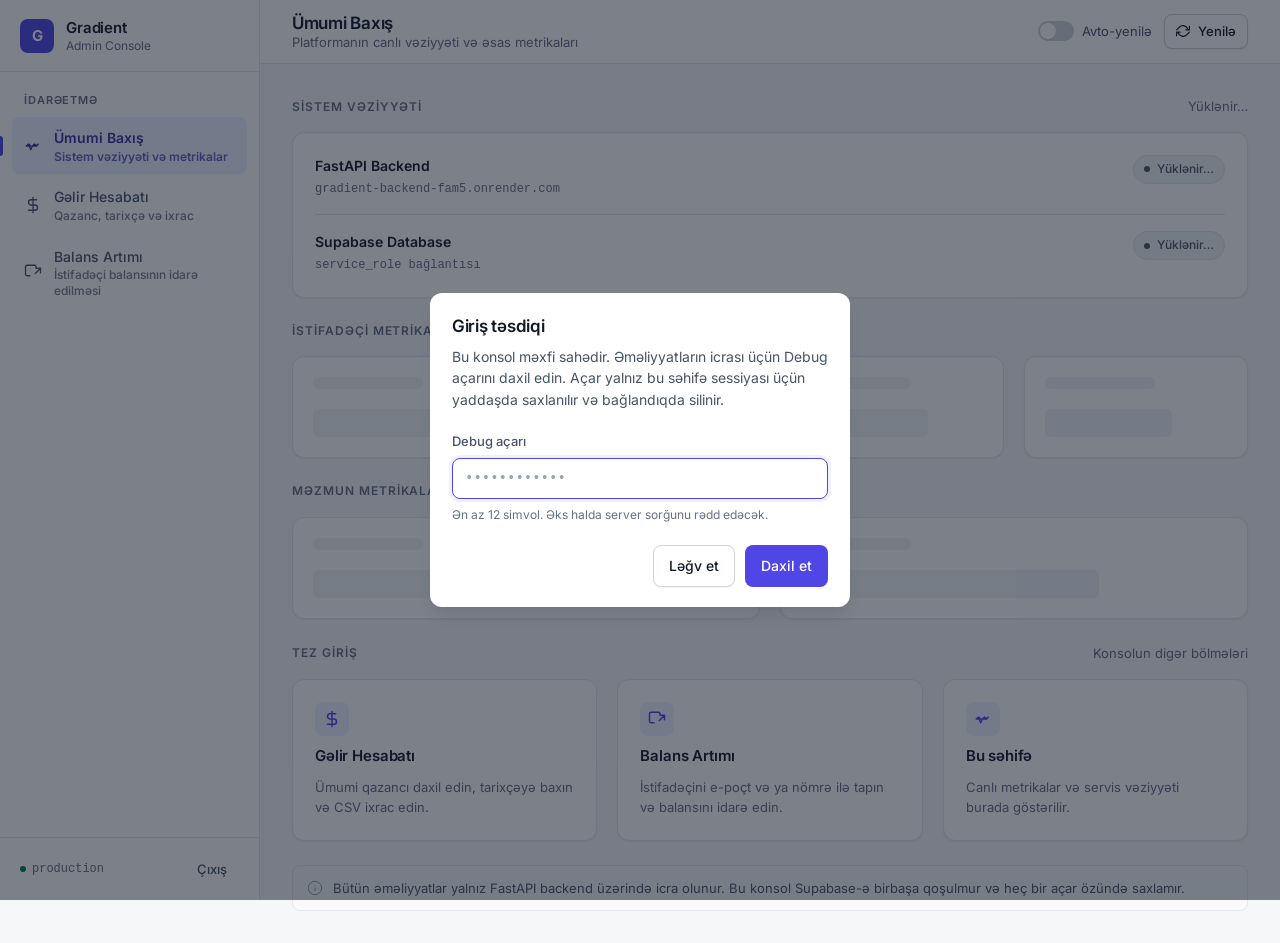
==== index.html @ 7a41b53b "update" ====
<!DOCTYPE html>
<html lang="az">
<head>
  <meta charset="UTF-8">
  <meta name="viewport" content="width=device-width, initial-scale=1.0">
  <meta name="robots" content="noindex, nofollow">
  <meta name="referrer" content="no-referrer">
  <title>Gradient Konsol · Ümumi Baxış</title>
  <link rel="preconnect" href="https://fonts.googleapis.com">
  <link rel="preconnect" href="https://fonts.gstatic.com" crossorigin>
  <link href="https://fonts.googleapis.com/css2?family=Inter:wght@400;500;600;700&display=swap" rel="stylesheet">
  <link rel="stylesheet" href="css/debug.css">
</head>
<body>

  <div class="app-shell">

    <!-- ============================ SIDEBAR ============================ -->
    <aside class="sidebar" id="sidebar">
      <div class="sidebar__brand">
        <div class="sidebar__logo">G</div>
        <div class="sidebar__brand-text">
          <span class="sidebar__brand-name">Gradient</span>
          <span class="sidebar__brand-sub">Admin Console</span>
        </div>
      </div>

      <nav class="sidebar__nav" id="sidebar-nav" aria-label="Konsol menyusu"></nav>

      <div class="sidebar__footer">
        <span class="sidebar__env">
          <span class="env-dot"></span>
          production
        </span>
        <button type="button" class="btn btn--ghost btn--sm" id="btn-signout">Çıxış</button>
      </div>
    </aside>

    <!-- ============================== MAIN ============================= -->
    <div class="main">

      <header class="topbar">
        <div class="row">
          <button type="button" class="sidebar-toggle" id="sidebar-toggle" aria-expanded="false" aria-label="Menyunu aç">
            <svg width="18" height="18" viewBox="0 0 24 24" fill="none" stroke="currentColor" stroke-width="2" stroke-linecap="round"><line x1="3" y1="6" x2="21" y2="6"></line><line x1="3" y1="12" x2="21" y2="12"></line><line x1="3" y1="18" x2="21" y2="18"></line></svg>
          </button>
          <div class="topbar__heading">
            <h1 class="topbar__title" id="page-title">Ümumi Baxış</h1>
            <p class="topbar__subtitle" id="page-subtitle">Platformanın canlı vəziyyəti</p>
          </div>
        </div>

        <div class="topbar__actions">
          <label class="switch" title="30 saniyəlik avtomatik yenilənmə">
            <input type="checkbox" id="toggle-autorefresh" disabled>
            <span class="switch__track"></span>
            <span>Avto-yenilə</span>
          </label>
          <button type="button" class="btn btn--secondary btn--sm" id="btn-refresh">
            <svg viewBox="0 0 24 24" fill="none" stroke="currentColor" stroke-linecap="round" stroke-linejoin="round"><path d="M23 4v6h-6M1 20v-6h6M20.49 9a9 9 0 0 0-14.9-3.4L1 10m22 4-4.59 4.4A9 9 0 0 1 3.51 15"></path></svg>
            Yenilə
          </button>
        </div>
      </header>

      <main class="page">

        <!-- ------------------ SİSTEM VƏZİYYƏTİ ------------------ -->
        <section class="section" aria-labelledby="health-title">
          <div class="section__head">
            <h2 class="section__title" id="health-title">Sistem Vəziyyəti</h2>
            <span class="section__hint" id="health-updated">Yüklənir…</span>
          </div>

          <div class="card">
            <div class="card__body">
              <div id="health-body">
                <div class="service">
                  <div style="flex:1">
                    <div class="skeleton skeleton--text" style="width:140px"></div>
                    <div class="skeleton skeleton--pill"></div>
                  </div>
                </div>
                <div class="service">
                  <div style="flex:1">
                    <div class="skeleton skeleton--text" style="width:160px"></div>
                    <div class="skeleton skeleton--pill"></div>
                  </div>
                </div>
              </div>
            </div>
          </div>
        </section>

        <!-- ------------------ İSTİFADƏÇİ METRİKALARI ------------------ -->
        <section class="section" aria-labelledby="users-metrics-title">
          <div class="section__head">
            <h2 class="section__title" id="users-metrics-title">İstifadəçi Metrikaları</h2>
          </div>
          <div class="grid-4" id="user-metrics">
            <div class="stat">
              <div class="stat__top"><div class="skeleton skeleton--text" style="width:110px"></div></div>
              <div class="skeleton skeleton--value"></div>
            </div>
            <div class="stat">
              <div class="stat__top"><div class="skeleton skeleton--text" style="width:110px"></div></div>
              <div class="skeleton skeleton--value"></div>
            </div>
            <div class="stat">
              <div class="stat__top"><div class="skeleton skeleton--text" style="width:110px"></div></div>
              <div class="skeleton skeleton--value"></div>
            </div>
            <div class="stat">
              <div class="stat__top"><div class="skeleton skeleton--text" style="width:110px"></div></div>
              <div class="skeleton skeleton--value"></div>
            </div>
          </div>
        </section>

        <!-- ------------------ SINAQ METRİKALARI ------------------ -->
        <section class="section" aria-labelledby="exam-metrics-title">
          <div class="section__head">
            <h2 class="section__title" id="exam-metrics-title">Məzmun Metrikaları</h2>
          </div>
          <div class="grid-2" id="exam-metrics">
            <div class="stat">
              <div class="stat__top"><div class="skeleton skeleton--text" style="width:110px"></div></div>
              <div class="skeleton skeleton--value"></div>
            </div>
            <div class="stat">
              <div class="stat__top"><div class="skeleton skeleton--text" style="width:110px"></div></div>
              <div class="skeleton skeleton--value"></div>
            </div>
          </div>
        </section>

        <!-- ------------------ TEZ GİRİŞ ------------------ -->
        <section class="section" aria-labelledby="quick-title">
          <div class="section__head">
            <h2 class="section__title" id="quick-title">Tez Giriş</h2>
            <span class="section__hint">Konsolun digər bölmələri</span>
          </div>
          <div class="grid-3" id="quick-links"></div>
        </section>

        <div class="note">
          <svg viewBox="0 0 24 24" fill="none" stroke="currentColor" stroke-linecap="round" stroke-linejoin="round"><circle cx="12" cy="12" r="10"></circle><line x1="12" y1="16" x2="12" y2="12"></line><line x1="12" y1="8" x2="12.01" y2="8"></line></svg>
          <span>Bütün əməliyyatlar yalnız FastAPI backend üzərində icra olunur. Bu konsol Supabase-ə birbaşa qoşulmur və heç bir açar özündə saxlamır.</span>
        </div>

      </main>
    </div>
  </div>

  <script src="js/debug-core.js"></script>
  <script src="js/overview.js"></script>
</body>
</html>
---- css/debug.css ----
/* ============================================================================
   Gradient — Admin Console (Debug) · Paylaşılan Dizayn Sistemi
   ----------------------------------------------------------------------------
   TƏHLÜKƏSİZLİK (.clinerules §2, §4):
     • Burada heç bir açar/sir yoxdur — bütün məlumat runtime-da API-dən gəlir.
     • Neon/liquid-glass/emoji estetikası qadağandır: Slate/Zinc palitrası,
       1px sərhədlər, incə kölgələr və TƏK vurğu rəngi (indigo-600).
     • Bütün interaktiv elementlər klaviatura ilə əlçatandır (`:focus-visible`),
       `prefers-reduced-motion` nəzərə alınır.
   ========================================================================== */

/* ---------------------------------------------------------------- TOKENS -- */
:root {
  /* Surface */
  --surface-page: #f6f7f9;
  --surface-card: #ffffff;
  --surface-subtle: #f8fafc;
  --surface-inset: #f1f5f9;
  --surface-hover: #f4f5f7;

  /* Border */
  --border: #e4e7ec;
  --border-strong: #d0d5dd;
  --border-focus: #6366f1;

  /* Text */
  --text-primary: #101828;
  --text-secondary: #475467;
  --text-tertiary: #667085;
  --text-inverse: #ffffff;

  /* Accent (tək vurğu rəngi) */
  --accent: #4f46e5;
  --accent-hover: #4338ca;
  --accent-active: #3730a3;
  --accent-subtle: #eef2ff;
  --accent-border: #c7d2fe;

  /* Semantic */
  --success: #067647;
  --success-subtle: #ecfdf3;
  --success-border: #abefc6;
  --danger: #b42318;
  --danger-subtle: #fef3f2;
  --danger-border: #fecdca;
  --warning: #b54708;
  --warning-subtle: #fffaeb;
  --warning-border: #fedf89;
  --neutral: #475467;
  --neutral-subtle: #f2f4f7;
  --neutral-border: #e4e7ec;

  /* Typography */
  --font-sans: "Inter", -apple-system, BlinkMacSystemFont, "Segoe UI", Roboto,
    "Helvetica Neue", Arial, sans-serif;
  --font-mono: ui-monospace, SFMono-Regular, "SF Mono", Menlo, Consolas,
    "Liberation Mono", monospace;

  /* Radius */
  --radius-sm: 6px;
  --radius-md: 8px;
  --radius-lg: 12px;
  --radius-full: 999px;

  /* Elevation — yalnız incə kölgələr */
  --shadow-xs: 0 1px 2px rgba(16, 24, 40, 0.05);
  --shadow-sm: 0 1px 3px rgba(16, 24, 40, 0.1), 0 1px 2px rgba(16, 24, 40, 0.06);
  --shadow-md: 0 4px 8px -2px rgba(16, 24, 40, 0.1), 0 2px 4px -2px rgba(16, 24, 40, 0.06);
  --shadow-lg: 0 12px 16px -4px rgba(16, 24, 40, 0.08),
    0 4px 6px -2px rgba(16, 24, 40, 0.03);

  /* Layout */
  --sidebar-w: 260px;
  --topbar-h: 64px;
}

/* ------------------------------------------------------------------ RESET -- */
*,
*::before,
*::after {
  box-sizing: border-box;
  margin: 0;
  padding: 0;
}

html {
  -webkit-text-size-adjust: 100%;
}

body {
  font-family: var(--font-sans);
  font-size: 0.9375rem;
  line-height: 1.55;
  color: var(--text-primary);
  background-color: var(--surface-page);
  -webkit-font-smoothing: antialiased;
  -moz-osx-font-smoothing: grayscale;
  min-height: 100vh;
}

a {
  color: var(--accent);
  text-decoration: none;
}
a:hover {
  text-decoration: underline;
}

button,
input,
select,
textarea {
  font: inherit;
  color: inherit;
}

svg {
  display: block;
  flex-shrink: 0;
}

.hidden {
  display: none !important;
}

.sr-only {
  position: absolute;
  width: 1px;
  height: 1px;
  padding: 0;
  overflow: hidden;
  clip: rect(0, 0, 0, 0);
  white-space: nowrap;
  border: 0;
}

:focus-visible {
  outline: 2px solid var(--border-focus);
  outline-offset: 2px;
  border-radius: var(--radius-sm);
}

@media (prefers-reduced-motion: reduce) {
  *,
  *::before,
  *::after {
    animation-duration: 0.001ms !important;
    animation-iteration-count: 1 !important;
    transition-duration: 0.001ms !important;
  }
}

/* ----------------------------------------------------------------- LAYOUT -- */
.app-shell {
  display: flex;
  min-height: 100vh;
}

.sidebar {
  width: var(--sidebar-w);
  flex-shrink: 0;
  background-color: var(--surface-card);
  border-right: 1px solid var(--border);
  display: flex;
  flex-direction: column;
  position: sticky;
  top: 0;
  height: 100vh;
  z-index: 30;
}

.sidebar__brand {
  display: flex;
  align-items: center;
  gap: 0.75rem;
  padding: 1.125rem 1.25rem;
  border-bottom: 1px solid var(--border);
  min-height: var(--topbar-h);
}

.sidebar__logo {
  width: 34px;
  height: 34px;
  border-radius: var(--radius-md);
  background-color: var(--accent);
  color: var(--text-inverse);
  display: flex;
  align-items: center;
  justify-content: center;
  font-weight: 700;
  font-size: 0.9375rem;
  letter-spacing: -0.02em;
  flex-shrink: 0;
}

.sidebar__brand-text {
  display: flex;
  flex-direction: column;
  min-width: 0;
}

.sidebar__brand-name {
  font-size: 0.9375rem;
  font-weight: 600;
  letter-spacing: -0.01em;
  line-height: 1.3;
}

.sidebar__brand-sub {
  font-size: 0.75rem;
  color: var(--text-tertiary);
  line-height: 1.3;
}

.sidebar__nav {
  flex: 1;
  padding: 1.25rem 0.75rem;
  overflow-y: auto;
}

.sidebar__group-label {
  font-size: 0.6875rem;
  font-weight: 600;
  letter-spacing: 0.08em;
  text-transform: uppercase;
  color: var(--text-tertiary);
  padding: 0 0.75rem;
  margin-bottom: 0.5rem;
}

.sidebar__link {
  display: flex;
  align-items: center;
  gap: 0.75rem;
  padding: 0.625rem 0.75rem;
  border-radius: var(--radius-md);
  color: var(--text-secondary);
  font-size: 0.875rem;
  font-weight: 500;
  margin-bottom: 0.125rem;
  transition: background-color 0.15s ease, color 0.15s ease;
  position: relative;
}

.sidebar__link:hover {
  background-color: var(--surface-hover);
  color: var(--text-primary);
  text-decoration: none;
}

.sidebar__link.is-active {
  background-color: var(--accent-subtle);
  color: var(--accent-active);
  font-weight: 600;
}

.sidebar__link.is-active::before {
  content: "";
  position: absolute;
  left: -0.75rem;
  top: 50%;
  transform: translateY(-50%);
  width: 3px;
  height: 20px;
  background-color: var(--accent);
  border-radius: 0 var(--radius-sm) var(--radius-sm) 0;
}

.sidebar__link svg {
  width: 18px;
  height: 18px;
  stroke-width: 1.75;
}

.sidebar__footer {
  padding: 0.875rem 1.25rem;
  border-top: 1px solid var(--border);
  display: flex;
  align-items: center;
  justify-content: space-between;
  gap: 0.75rem;
}

.sidebar__env {
  display: inline-flex;
  align-items: center;
  gap: 0.375rem;
  font-size: 0.75rem;
  color: var(--text-tertiary);
  font-family: var(--font-mono);
}

.env-dot {
  width: 6px;
  height: 6px;
  border-radius: 50%;
  background-color: var(--success);
  flex-shrink: 0;
}

/* Main column */
.main {
  flex: 1;
  min-width: 0;
  display: flex;
  flex-direction: column;
}

.topbar {
  height: var(--topbar-h);
  background-color: var(--surface-card);
  border-bottom: 1px solid var(--border);
  display: flex;
  align-items: center;
  justify-content: space-between;
  gap: 1rem;
  padding: 0 2rem;
  position: sticky;
  top: 0;
  z-index: 20;
}

.topbar__heading {
  min-width: 0;
}

.topbar__title {
  font-size: 1.0625rem;
  font-weight: 600;
  letter-spacing: -0.015em;
  line-height: 1.3;
}

.topbar__subtitle {
  font-size: 0.8125rem;
  color: var(--text-tertiary);
  line-height: 1.3;
}

.topbar__actions {
  display: flex;
  align-items: center;
  gap: 0.75rem;
  flex-shrink: 0;
}

.sidebar-toggle {
  display: none;
  width: 36px;
  height: 36px;
  border: 1px solid var(--border);
  border-radius: var(--radius-md);
  background-color: var(--surface-card);
  cursor: pointer;
  align-items: center;
  justify-content: center;
  color: var(--text-secondary);
}
.sidebar-toggle:hover {
  background-color: var(--surface-hover);
}

.page {
  flex: 1;
  padding: 2rem;
  max-width: 1240px;
  width: 100%;
  display: flex;
  flex-direction: column;
  gap: 1.5rem;
}

/* ------------------------------------------------------------------ CARD --- */
.card {
  background-color: var(--surface-card);
  border: 1px solid var(--border);
  border-radius: var(--radius-lg);
  box-shadow: var(--shadow-xs);
}

.card__header {
  padding: 1.125rem 1.375rem;
  border-bottom: 1px solid var(--border);
  display: flex;
  align-items: center;
  justify-content: space-between;
  gap: 1rem;
  flex-wrap: wrap;
}

.card__title {
  font-size: 0.9375rem;
  font-weight: 600;
  letter-spacing: -0.01em;
}

.card__desc {
  font-size: 0.8125rem;
  color: var(--text-tertiary);
  margin-top: 0.125rem;
}

.card__body {
  padding: 1.375rem;
}

.card__footer {
  padding: 0.875rem 1.375rem;
  border-top: 1px solid var(--border);
  background-color: var(--surface-subtle);
  border-radius: 0 0 var(--radius-lg) var(--radius-lg);
}

/* ------------------------------------------------------------- SECTIONS --- */
.section {
  display: flex;
  flex-direction: column;
  gap: 1rem;
}

.section__head {
  display: flex;
  align-items: flex-end;
  justify-content: space-between;
  gap: 1rem;
  flex-wrap: wrap;
}

.section__title {
  font-size: 0.75rem;
  font-weight: 600;
  letter-spacing: 0.08em;
  text-transform: uppercase;
  color: var(--text-tertiary);
}

.section__hint {
  font-size: 0.8125rem;
  color: var(--text-tertiary);
}

/* ----------------------------------------------------------------- GRID ---- */
.grid-2 {
  display: grid;
  grid-template-columns: repeat(2, minmax(0, 1fr));
  gap: 1.25rem;
}

.grid-3 {
  display: grid;
  grid-template-columns: repeat(3, minmax(0, 1fr));
  gap: 1.25rem;
}

.grid-4 {
  display: grid;
  grid-template-columns: repeat(4, minmax(0, 1fr));
  gap: 1.25rem;
}

/* ------------------------------------------------------------ STAT TILES -- */
.stat {
  background-color: var(--surface-card);
  border: 1px solid var(--border);
  border-radius: var(--radius-lg);
  padding: 1.25rem;
  box-shadow: var(--shadow-xs);
  display: flex;
  flex-direction: column;
  gap: 0.75rem;
  transition: box-shadow 0.18s ease, border-color 0.18s ease;
}

.stat:hover {
  box-shadow: var(--shadow-sm);
  border-color: var(--border-strong);
}

.stat__top {
  display: flex;
  align-items: center;
  justify-content: space-between;
  gap: 0.75rem;
}

.stat__label {
  font-size: 0.8125rem;
  color: var(--text-secondary);
  font-weight: 500;
}

.stat__icon {
  width: 34px;
  height: 34px;
  border-radius: var(--radius-md);
  background-color: var(--surface-inset);
  color: var(--text-secondary);
  display: flex;
  align-items: center;
  justify-content: center;
  flex-shrink: 0;
}

.stat__icon--accent {
  background-color: var(--accent-subtle);
  color: var(--accent);
}

.stat__value {
  font-size: 1.75rem;
  font-weight: 600;
  letter-spacing: -0.03em;
  line-height: 1.15;
  font-variant-numeric: tabular-nums;
}

.stat__value--currency {
  color: var(--success);
}

.stat__meta {
  font-size: 0.75rem;
  color: var(--text-tertiary);
}

/* ---------------------------------------------------------- STATUS PILL --- */
.status {
  display: inline-flex;
  align-items: center;
  gap: 0.4375rem;
  padding: 0.25rem 0.625rem;
  border-radius: var(--radius-full);
  font-size: 0.75rem;
  font-weight: 500;
  border: 1px solid transparent;
  white-space: nowrap;
}

.status__dot {
  width: 6px;
  height: 6px;
  border-radius: 50%;
  background-color: currentColor;
  flex-shrink: 0;
}

.status--ok {
  background-color: var(--success-subtle);
  color: var(--success);
  border-color: var(--success-border);
}
.status--err {
  background-color: var(--danger-subtle);
  color: var(--danger);
  border-color: var(--danger-border);
}
.status--warn {
  background-color: var(--warning-subtle);
  color: var(--warning);
  border-color: var(--warning-border);
}
.status--idle {
  background-color: var(--neutral-subtle);
  color: var(--neutral);
  border-color: var(--neutral-border);
}

/* Service row (backend / db) */
.service {
  display: flex;
  align-items: flex-start;
  justify-content: space-between;
  gap: 1rem;
  padding: 1rem 0;
  border-bottom: 1px solid var(--border);
}
.service:last-child {
  border-bottom: none;
  padding-bottom: 0;
}
.service:first-child {
  padding-top: 0;
}

.service__name {
  font-size: 0.875rem;
  font-weight: 600;
  margin-bottom: 0.1875rem;
}

.service__meta {
  font-size: 0.75rem;
  color: var(--text-tertiary);
  font-family: var(--font-mono);
}

.service__error {
  margin-top: 0.5rem;
  font-family: var(--font-mono);
  font-size: 0.75rem;
  color: var(--danger);
  background-color: var(--danger-subtle);
  border: 1px solid var(--danger-border);
  border-radius: var(--radius-md);
  padding: 0.5rem 0.75rem;
  word-break: break-word;
  white-space: pre-wrap;
}

/* --------------------------------------------------------------- BUTTONS -- */
.btn {
  display: inline-flex;
  align-items: center;
  justify-content: center;
  gap: 0.5rem;
  border: 1px solid transparent;
  border-radius: var(--radius-md);
  padding: 0.5625rem 0.9375rem;
  font-size: 0.875rem;
  font-weight: 500;
  cursor: pointer;
  transition: background-color 0.15s ease, border-color 0.15s ease,
    color 0.15s ease, box-shadow 0.15s ease;
  white-space: nowrap;
  user-select: none;
}

.btn:disabled {
  opacity: 0.55;
  cursor: not-allowed;
}

.btn svg {
  width: 16px;
  height: 16px;
  stroke-width: 2;
}

.btn--primary {
  background-color: var(--accent);
  color: var(--text-inverse);
}
.btn--primary:hover:not(:disabled) {
  background-color: var(--accent-hover);
}
.btn--primary:active:not(:disabled) {
  background-color: var(--accent-active);
}

.btn--secondary {
  background-color: var(--surface-card);
  color: var(--text-primary);
  border-color: var(--border-strong);
  box-shadow: var(--shadow-xs);
}
.btn--secondary:hover:not(:disabled) {
  background-color: var(--surface-hover);
}

.btn--ghost {
  background-color: transparent;
  color: var(--text-secondary);
}
.btn--ghost:hover:not(:disabled) {
  background-color: var(--surface-hover);
  color: var(--text-primary);
}

.btn--danger {
  background-color: var(--danger);
  color: var(--text-inverse);
}
.btn--danger:hover:not(:disabled) {
  background-color: #912018;
}

.btn--sm {
  padding: 0.375rem 0.6875rem;
  font-size: 0.8125rem;
}
.btn--sm svg {
  width: 14px;
  height: 14px;
}

.btn--block {
  width: 100%;
}

/* Toggle switch */
.switch {
  display: inline-flex;
  align-items: center;
  gap: 0.5rem;
  cursor: pointer;
  font-size: 0.8125rem;
  color: var(--text-secondary);
  user-select: none;
}

.switch input {
  position: absolute;
  opacity: 0;
  width: 0;
  height: 0;
}

.switch__track {
  width: 36px;
  height: 20px;
  border-radius: var(--radius-full);
  background-color: var(--border-strong);
  position: relative;
  transition: background-color 0.18s ease;
  flex-shrink: 0;
}

.switch__track::after {
  content: "";
  position: absolute;
  top: 2px;
  left: 2px;
  width: 16px;
  height: 16px;
  border-radius: 50%;
  background-color: #fff;
  box-shadow: var(--shadow-xs);
  transition: transform 0.18s ease;
}

.switch input:checked + .switch__track {
  background-color: var(--accent);
}

.switch input:checked + .switch__track::after {
  transform: translateX(16px);
}

.switch input:focus-visible + .switch__track {
  outline: 2px solid var(--border-focus);
  outline-offset: 2px;
}

/* ----------------------------------------------------------------- FORM ---- */
.field {
  display: flex;
  flex-direction: column;
  gap: 0.4375rem;
}

.field__label {
  font-size: 0.8125rem;
  font-weight: 500;
  color: var(--text-secondary);
}

.field__hint {
  font-size: 0.75rem;
  color: var(--text-tertiary);
}

.field__error {
  font-size: 0.75rem;
  color: var(--danger);
  display: none;
}

.field.has-error .field__error {
  display: block;
}
.field.has-error .input {
  border-color: var(--danger);
}

.input {
  width: 100%;
  padding: 0.5625rem 0.75rem;
  border: 1px solid var(--border-strong);
  border-radius: var(--radius-md);
  background-color: var(--surface-card);
  font-size: 0.875rem;
  color: var(--text-primary);
  transition: border-color 0.15s ease, box-shadow 0.15s ease;
  outline: none;
}

.input::placeholder {
  color: #98a2b3;
}

.input:hover:not(:disabled):not(:focus) {
  border-color: #b4bcc8;
}

.input:focus {
  border-color: var(--accent);
  box-shadow: 0 0 0 3px var(--accent-subtle);
}

.input:disabled {
  background-color: var(--surface-inset);
  color: var(--text-tertiary);
  cursor: not-allowed;
}

.input--mono {
  font-family: var(--font-mono);
  font-variant-numeric: tabular-nums;
}

/* Toolbar / filtr kimi sıx kontekstlarda daha kiçik variant */
.input--compact {
  width: auto;
  min-width: 180px;
  padding-top: 0.4375rem;
  padding-bottom: 0.4375rem;
  font-size: 0.8125rem;
}

.input-group {
  position: relative;
  display: flex;
  align-items: center;
  width: 100%;
}

.input-group__prefix {
  position: absolute;
  left: 0.75rem;
  color: var(--text-tertiary);
  font-weight: 500;
  pointer-events: none;
  font-size: 0.875rem;
}

.input-group--prefixed .input {
  padding-left: 2rem;
}

.form-grid {
  display: grid;
  grid-template-columns: repeat(auto-fit, minmax(240px, 1fr));
  gap: 1.125rem;
}

.form-actions {
  display: flex;
  align-items: center;
  gap: 0.75rem;
  flex-wrap: wrap;
  margin-top: 1.375rem;
  padding-top: 1.375rem;
  border-top: 1px solid var(--border);
}

/* ---------------------------------------------------------------- TABLE ---- */
.table-wrap {
  overflow-x: auto;
  border: 1px solid var(--border);
  border-radius: var(--radius-lg);
  background-color: var(--surface-card);
}

.table {
  width: 100%;
  border-collapse: collapse;
  font-size: 0.875rem;
}

.table th {
  text-align: left;
  padding: 0.6875rem 1rem;
  background-color: var(--surface-subtle);
  border-bottom: 1px solid var(--border);
  font-size: 0.75rem;
  font-weight: 600;
  color: var(--text-secondary);
  text-transform: uppercase;
  letter-spacing: 0.04em;
  white-space: nowrap;
}

.table td {
  padding: 0.8125rem 1rem;
  border-bottom: 1px solid var(--border);
  vertical-align: middle;
}

.table tbody tr:last-child td {
  border-bottom: none;
}

.table tbody tr:hover {
  background-color: var(--surface-subtle);
}

.table__num {
  font-family: var(--font-mono);
  font-variant-numeric: tabular-nums;
  text-align: right;
  white-space: nowrap;
}

.table__strong {
  font-weight: 600;
}

.table__muted {
  color: var(--text-tertiary);
  font-size: 0.8125rem;
}

.tag {
  display: inline-flex;
  align-items: center;
  padding: 0.125rem 0.5rem;
  border-radius: var(--radius-sm);
  font-size: 0.75rem;
  font-weight: 500;
  background-color: var(--surface-inset);
  color: var(--text-secondary);
  border: 1px solid var(--border);
}

.tag--credit {
  background-color: var(--success-subtle);
  color: var(--success);
  border-color: var(--success-border);
}
.tag--debit {
  background-color: var(--danger-subtle);
  color: var(--danger);
  border-color: var(--danger-border);
}

/* ------------------------------------------------------------ SKELETON ----- */
.skeleton {
  position: relative;
  overflow: hidden;
  background-color: var(--surface-inset);
  border-radius: var(--radius-sm);
}

.skeleton::after {
  content: "";
  position: absolute;
  inset: 0;
  transform: translateX(-100%);
  background: linear-gradient(
    90deg,
    rgba(255, 255, 255, 0) 0%,
    rgba(255, 255, 255, 0.65) 50%,
    rgba(255, 255, 255, 0) 100%
  );
  animation: skeleton-shimmer 1.4s infinite;
}

@keyframes skeleton-shimmer {
  100% {
    transform: translateX(100%);
  }
}

.skeleton--text {
  height: 12px;
  margin-bottom: 8px;
}
.skeleton--value {
  height: 28px;
  width: 70%;
}
.skeleton--pill {
  height: 22px;
  width: 84px;
  border-radius: var(--radius-full);
}
.skeleton--line {
  height: 14px;
}

/* -------------------------------------------------------- EMPTY / ERROR ---- */
.state {
  display: flex;
  flex-direction: column;
  align-items: center;
  text-align: center;
  gap: 0.625rem;
  padding: 3rem 1.5rem;
}

.state__icon {
  width: 44px;
  height: 44px;
  border-radius: var(--radius-lg);
  display: flex;
  align-items: center;
  justify-content: center;
  background-color: var(--surface-inset);
  color: var(--text-tertiary);
  margin-bottom: 0.25rem;
}

.state__icon--error {
  background-color: var(--danger-subtle);
  color: var(--danger);
}

.state__title {
  font-size: 0.9375rem;
  font-weight: 600;
}

.state__text {
  font-size: 0.875rem;
  color: var(--text-tertiary);
  max-width: 46ch;
}

/* -------------------------------------------------------------- TOAST ------ */
.toast-region {
  position: fixed;
  bottom: 1.5rem;
  right: 1.5rem;
  display: flex;
  flex-direction: column;
  gap: 0.625rem;
  z-index: 80;
  pointer-events: none;
}

.toast {
  display: flex;
  align-items: flex-start;
  gap: 0.625rem;
  min-width: 280px;
  max-width: 380px;
  background-color: var(--surface-card);
  border: 1px solid var(--border);
  border-left: 3px solid var(--accent);
  border-radius: var(--radius-md);
  box-shadow: var(--shadow-lg);
  padding: 0.875rem 1rem;
  font-size: 0.875rem;
  color: var(--text-primary);
  opacity: 0;
  transform: translateY(12px);
  transition: opacity 0.2s ease, transform 0.2s ease;
  pointer-events: auto;
}

.toast.is-visible {
  opacity: 1;
  transform: translateY(0);
}

.toast--success {
  border-left-color: var(--success);
}
.toast--error {
  border-left-color: var(--danger);
}
.toast--warning {
  border-left-color: var(--warning);
}

.toast__icon {
  width: 18px;
  height: 18px;
  margin-top: 1px;
  flex-shrink: 0;
  color: var(--text-tertiary);
}
.toast--success .toast__icon {
  color: var(--success);
}
.toast--error .toast__icon {
  color: var(--danger);
}
.toast--warning .toast__icon {
  color: var(--warning);
}

.toast__text {
  flex: 1;
  word-break: break-word;
}

/* --------------------------------------------------------------- MODAL ----- */
.modal-backdrop {
  position: fixed;
  inset: 0;
  background-color: rgba(16, 24, 40, 0.55);
  display: flex;
  align-items: center;
  justify-content: center;
  padding: 1.5rem;
  z-index: 100;
}

.modal {
  background-color: var(--surface-card);
  border-radius: var(--radius-lg);
  box-shadow: var(--shadow-lg);
  width: 100%;
  max-width: 420px;
  overflow: hidden;
}

.modal__header {
  padding: 1.25rem 1.375rem 0;
}

.modal__title {
  font-size: 1.0625rem;
  font-weight: 600;
  letter-spacing: -0.015em;
  margin-bottom: 0.375rem;
}

.modal__text {
  font-size: 0.875rem;
  color: var(--text-secondary);
}

.modal__body {
  padding: 1.25rem 1.375rem;
}

.modal__footer {
  padding: 0 1.375rem 1.25rem;
  display: flex;
  gap: 0.625rem;
  justify-content: flex-end;
}

.modal__error {
  margin-top: 0.75rem;
  font-size: 0.8125rem;
  color: var(--danger);
  background-color: var(--danger-subtle);
  border: 1px solid var(--danger-border);
  border-radius: var(--radius-md);
  padding: 0.5rem 0.75rem;
  display: none;
}

.modal__error.is-visible {
  display: block;
}

/* ------------------------------------------------------------ MISC BITS ---- */
.note {
  display: flex;
  align-items: flex-start;
  gap: 0.625rem;
  background-color: var(--surface-subtle);
  border: 1px solid var(--border);
  border-radius: var(--radius-md);
  padding: 0.75rem 0.875rem;
  font-size: 0.8125rem;
  color: var(--text-secondary);
}

.note svg {
  width: 16px;
  height: 16px;
  color: var(--text-tertiary);
  margin-top: 2px;
}

.note--warning {
  background-color: var(--warning-subtle);
  border-color: var(--warning-border);
  color: var(--warning);
}
.note--warning svg {
  color: var(--warning);
}

.kv {
  display: flex;
  flex-direction: column;
  gap: 0.25rem;
}

.kv__label {
  font-size: 0.75rem;
  color: var(--text-tertiary);
  text-transform: uppercase;
  letter-spacing: 0.06em;
  font-weight: 600;
}

.kv__value {
  font-size: 1.125rem;
  font-weight: 600;
  letter-spacing: -0.02em;
  font-variant-numeric: tabular-nums;
}

.amount-preview {
  display: flex;
  align-items: baseline;
  gap: 0.5rem;
  font-family: var(--font-mono);
  font-size: 0.875rem;
  color: var(--text-secondary);
  font-variant-numeric: tabular-nums;
}

.amount-preview__delta {
  font-weight: 600;
}
.amount-preview__delta.is-up {
  color: var(--success);
}
.amount-preview__delta.is-down {
  color: var(--danger);
}

.divider {
  height: 1px;
  background-color: var(--border);
  border: none;
}

.text-mono {
  font-family: var(--font-mono);
  font-variant-numeric: tabular-nums;
}

.text-muted {
  color: var(--text-tertiary);
}

.stack {
  display: flex;
  flex-direction: column;
  gap: 1rem;
}
.stack--sm {
  gap: 0.5rem;
}
.row {
  display: flex;
  align-items: center;
  gap: 0.75rem;
  flex-wrap: wrap;
}
.row--between {
  justify-content: space-between;
}

.toolbar {
  display: flex;
  align-items: center;
  justify-content: space-between;
  gap: 0.75rem;
  flex-wrap: wrap;
}

/* ----------------------------------------------------------- RESPONSIVE ---- */
@media (max-width: 1024px) {
  .grid-4 {
    grid-template-columns: repeat(2, minmax(0, 1fr));
  }
  .grid-3 {
    grid-template-columns: repeat(2, minmax(0, 1fr));
  }
}

@media (max-width: 860px) {
  .sidebar {
    position: fixed;
    left: 0;
    top: 0;
    transform: translateX(-100%);
    transition: transform 0.22s ease;
    box-shadow: var(--shadow-lg);
  }
  .sidebar.is-open {
    transform: translateX(0);
  }
  .sidebar-toggle {
    display: inline-flex;
  }
  .topbar {
    padding: 0 1rem;
  }
  .page {
    padding: 1.25rem 1rem;
  }
  .grid-2,
  .grid-3,
  .grid-4 {
    grid-template-columns: minmax(0, 1fr);
  }
  .toast-region {
    left: 1rem;
    right: 1rem;
    bottom: 1rem;
  }
  .toast {
    min-width: 0;
    max-width: none;
  }
}
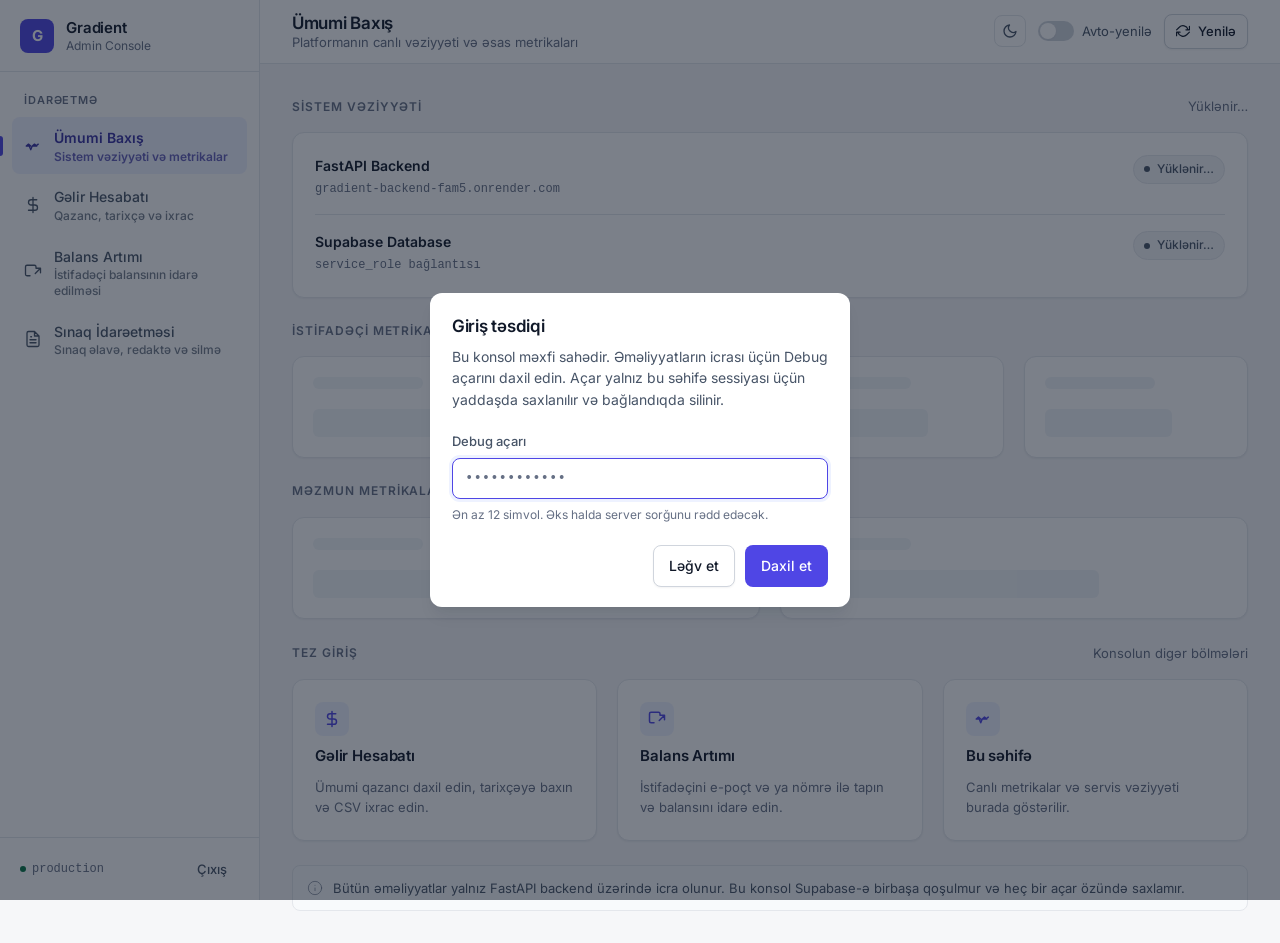
==== commit 8d9ecc38: "update" ====
--- a/index.html
+++ b/index.html
@@ -1,15 +1,22 @@
 <!DOCTYPE html>
-<html lang="az">
+<html lang="az" data-theme="light">
 <head>
   <meta charset="UTF-8">
   <meta name="viewport" content="width=device-width, initial-scale=1.0">
   <meta name="robots" content="noindex, nofollow">
   <meta name="referrer" content="no-referrer">
+  <meta name="theme-color" content="#ffffff">
   <title>Gradient Konsol · Ümumi Baxış</title>
   <link rel="preconnect" href="https://fonts.googleapis.com">
   <link rel="preconnect" href="https://fonts.gstatic.com" crossorigin>
   <link href="https://fonts.googleapis.com/css2?family=Inter:wght@400;500;600;700&display=swap" rel="stylesheet">
   <link rel="stylesheet" href="css/debug.css">
+
+  <!--
+    Tünd rejim: `defer` OLMADAN (sinxron) yüklənir ki, <body> çəkilməzdən
+    əvvəl `data-theme` tətbiq olunsun (FOUC olmaz).
+  -->
+  <script src="js/theme.js"></script>
 </head>
 <body>
 
@@ -51,6 +58,11 @@
         </div>
 
         <div class="topbar__actions">
+          <button type="button" class="theme-toggle" data-theme-toggle aria-pressed="false" aria-label="Tünd rejimi aktivləşdir" title="Tünd rejimi">
+            <svg class="theme-toggle__icon theme-toggle__icon--moon" viewBox="0 0 24 24" fill="none" stroke="currentColor" stroke-width="2" stroke-linecap="round" stroke-linejoin="round" aria-hidden="true"><path d="M21 12.79A9 9 0 1 1 11.21 3 7 7 0 0 0 21 12.79z"/></svg>
+            <svg class="theme-toggle__icon theme-toggle__icon--sun" viewBox="0 0 24 24" fill="none" stroke="currentColor" stroke-width="2" stroke-linecap="round" stroke-linejoin="round" aria-hidden="true"><circle cx="12" cy="12" r="4"/><path d="M12 2v2M12 20v2M4.93 4.93l1.41 1.41M17.66 17.66l1.41 1.41M2 12h2M20 12h2M4.93 19.07l1.41-1.41M17.66 6.34l1.41-1.41"/></svg>
+          </button>
+
           <label class="switch" title="30 saniyəlik avtomatik yenilənmə">
             <input type="checkbox" id="toggle-autorefresh" disabled>
             <span class="switch__track"></span>
--- a/css/debug.css
+++ b/css/debug.css
@@ -41,6 +41,7 @@
   --success-subtle: #ecfdf3;
   --success-border: #abefc6;
   --danger: #b42318;
+  --danger-active: #912018;
   --danger-subtle: #fef3f2;
   --danger-border: #fecdca;
   --warning: #b54708;
@@ -69,9 +70,94 @@
   --shadow-lg: 0 12px 16px -4px rgba(16, 24, 40, 0.08),
     0 4px 6px -2px rgba(16, 24, 40, 0.03);
 
+  /* Modal arxa planı (overlay) */
+  --overlay-backdrop: rgba(16, 24, 40, 0.55);
+
+  /* Switch knob rəngi (checkbox/slider üzərindəki dairə) */
+  --switch-knob: #ffffff;
+
   /* Layout */
   --sidebar-w: 260px;
   --topbar-h: 64px;
+
+  /* Yerli brauzer elementləri (select, scrollbar, checkbox) də temaya uyğun
+     rənglənsin — yoxsa tünd rejimdə açıq ağ dropdown-lar qalır. */
+  color-scheme: light;
+
+  /* Skeleton shimmer parıltısı (bərabər şəffaflıqlı 3 stop) */
+  --shimmer-from: rgba(255, 255, 255, 0);
+  --shimmer-via: rgba(255, 255, 255, 0.65);
+}
+
+/* ---------------------------------------------------------------------------
+   TÜND REJİM (`[data-theme="dark"]`)
+   ---------------------------------------------------------------------------
+   Bütün komponentlər yuxarıdakı token-lərdən istifadə edir, ona görə burada
+   YALNIZ dəyərləri override etmək kifayətdir (komponent CSS-i dəyişmir).
+   Kontrast WCAG AA səviyyəsində saxlanılır: `--text-primary` (#E6EAF2)
+   `--surface-page` (#0b1220) üzərində ~15:1, `--text-secondary` ~9:1.
+   --------------------------------------------------------------------------- */
+[data-theme="dark"] {
+  /* Surface */
+  --surface-page: #0b1220;
+  --surface-card: #131c2e;
+  --surface-subtle: #182338;
+  --surface-inset: #1c2942;
+  --surface-hover: #22314f;
+
+  /* Border */
+  --border: #26334d;
+  --border-strong: #364562;
+  --border-focus: #818cf8;
+
+  /* Text */
+  --text-primary: #e6eaf2;
+  --text-secondary: #b3bed4;
+  --text-tertiary: #8b97b0;
+  --text-inverse: #0b1220;
+
+  /* Accent — tünd fonda açıq ton daha oxunaqlıdır */
+  --accent: #a5b4fc;
+  --accent-hover: #c7d2fe;
+  --accent-active: #e0e7ff;
+  --accent-subtle: #1e2a49;
+  --accent-border: #3d4a7a;
+
+  /* Semantic */
+  --success: #6ce9a6;
+  --success-subtle: #0f3a26;
+  --success-border: #2b6a4a;
+  --danger: #fda29b;
+  --danger-active: #f97066;
+  --danger-subtle: #4a1d18;
+  --danger-border: #8a3a32;
+  --warning: #fec84b;
+  --warning-subtle: #4a3208;
+  --warning-border: #8a6420;
+  --neutral: #b3bed4;
+  --neutral-subtle: #1c2942;
+  --neutral-border: #26334d;
+
+  /* Tünd rejimdə daha dərin qat lazımdır ki, modal kartı (--surface-card)
+     arxasından aşkarlansın. */
+  --overlay-backdrop: rgba(2, 6, 16, 0.72);
+
+  /* Tünd rejimdə `checked` halında `--accent` (#a5b4fc) işıq rəngdir —
+     ağ dairə onun üzərində itirdi, ona görə tünd ton seçilir. */
+  --switch-knob: #0b1220;
+
+  /* Elevation — tünd fonda daha dərin kölgələr */
+  --shadow-xs: 0 1px 2px rgba(0, 0, 0, 0.5);
+  --shadow-sm: 0 1px 3px rgba(0, 0, 0, 0.55), 0 1px 2px rgba(0, 0, 0, 0.4);
+  --shadow-md: 0 4px 8px -2px rgba(0, 0, 0, 0.6), 0 2px 4px -2px rgba(0, 0, 0, 0.45);
+  --shadow-lg: 0 12px 16px -4px rgba(0, 0, 0, 0.65),
+    0 4px 6px -2px rgba(0, 0, 0, 0.4);
+
+  color-scheme: dark;
+
+  /* Tünd fonda skelet parıltısı işıq tərəfdən gəlir (ağ deyil) */
+  --shimmer-from: rgba(255, 255, 255, 0);
+  --shimmer-via: rgba(148, 163, 184, 0.22);
 }
 
 /* ------------------------------------------------------------------ RESET -- */
@@ -671,7 +757,7 @@
   color: var(--text-inverse);
 }
 .btn--danger:hover:not(:disabled) {
-  background-color: #912018;
+  background-color: var(--danger-active);
 }
 
 .btn--sm {
@@ -723,7 +809,7 @@
   width: 16px;
   height: 16px;
   border-radius: 50%;
-  background-color: #fff;
+  background-color: var(--switch-knob);
   box-shadow: var(--shadow-xs);
   transition: transform 0.18s ease;
 }
@@ -739,6 +825,58 @@
 .switch input:focus-visible + .switch__track {
   outline: 2px solid var(--border-focus);
   outline-offset: 2px;
+}
+
+/* ------------------------------------------------------ TEMA TOGGLE (moon/sun) --
+ * js/theme.js `data-theme-toggle` düymələrini idarə edir.
+ * İki ikon yalnız CSS ilə görünürlük dəyişir — heç bir JS mətn dəyişmir,
+ * beləliklə DOM-a istifadəçi məlumatı yazılmır (XSS səthəsi yaranmır).
+ * ------------------------------------------------------------------------- */
+.theme-toggle {
+  display: inline-flex;
+  align-items: center;
+  justify-content: center;
+  width: 32px;
+  height: 32px;
+  padding: 0;
+  flex-shrink: 0;
+  background-color: transparent;
+  border: 1px solid var(--border);
+  border-radius: var(--radius-md);
+  color: var(--text-secondary);
+  cursor: pointer;
+  transition: background-color 0.15s ease, border-color 0.15s ease,
+    color 0.15s ease;
+}
+
+.theme-toggle:hover {
+  background-color: var(--surface-hover);
+  border-color: var(--border-strong);
+  color: var(--text-primary);
+}
+
+.theme-toggle:focus-visible {
+  outline: 2px solid var(--border-focus);
+  outline-offset: 2px;
+}
+
+.theme-toggle__icon {
+  display: none;
+  width: 16px;
+  height: 16px;
+}
+
+/* Açıq rejimdə "ay" (tündə keçmək üçün), tünd rejimdə "günəş" görünür */
+.theme-toggle__icon--moon {
+  display: block;
+}
+
+[data-theme="dark"] .theme-toggle__icon--moon {
+  display: none;
+}
+
+[data-theme="dark"] .theme-toggle__icon--sun {
+  display: block;
 }
 
 /* ----------------------------------------------------------------- FORM ---- */
@@ -785,11 +923,11 @@
 }
 
 .input::placeholder {
-  color: #98a2b3;
+  color: var(--text-tertiary);
 }
 
 .input:hover:not(:disabled):not(:focus) {
-  border-color: #b4bcc8;
+  border-color: var(--border-strong);
 }
 
 .input:focus {
@@ -843,6 +981,138 @@
   gap: 1.125rem;
 }
 
+/* --------------------------------------------------------- USER PROFILE --- */
+.profile-head {
+  display: flex;
+  align-items: center;
+  gap: 0.875rem;
+  min-width: 0;
+}
+
+.avatar {
+  width: 48px;
+  height: 48px;
+  border-radius: var(--radius-full);
+  background-color: var(--accent-subtle);
+  color: var(--accent-active);
+  display: flex;
+  align-items: center;
+  justify-content: center;
+  font-weight: 600;
+  font-size: 1.125rem;
+  text-transform: uppercase;
+  flex-shrink: 0;
+  border: 1px solid var(--accent-border);
+}
+
+.profile-name {
+  font-size: 1.0625rem;
+  font-weight: 600;
+  letter-spacing: -0.015em;
+  line-height: 1.3;
+  word-break: break-word;
+}
+
+.profile-meta {
+  display: flex;
+  align-items: center;
+  gap: 0.5rem;
+  flex-wrap: wrap;
+  margin-top: 0.25rem;
+  font-size: 0.8125rem;
+  word-break: break-all;
+}
+
+.user-info-box {
+  display: flex;
+  align-items: center;
+  gap: 0.75rem;
+  flex-wrap: wrap;
+  background-color: var(--surface-subtle);
+  border: 1px solid var(--border);
+  border-radius: var(--radius-md);
+  padding: 0.75rem 0.875rem;
+  font-size: 0.8125rem;
+}
+
+/* ---------------------------------------------------------- EXAM EDITOR -- */
+.question-card {
+  border: 1px solid var(--border);
+  border-radius: var(--radius-lg);
+  background-color: var(--surface-card);
+  overflow: hidden;
+}
+
+.question-card__head {
+  display: flex;
+  align-items: center;
+  justify-content: space-between;
+  gap: 0.75rem;
+  padding: 0.75rem 1rem;
+  background-color: var(--surface-subtle);
+  border-bottom: 1px solid var(--border);
+}
+
+.question-card__index {
+  font-size: 0.8125rem;
+  font-weight: 600;
+  color: var(--text-secondary);
+  display: flex;
+  align-items: center;
+  gap: 0.5rem;
+}
+
+.question-card__body {
+  padding: 1rem;
+  display: flex;
+  flex-direction: column;
+  gap: 0.875rem;
+}
+
+.option-row {
+  display: flex;
+  align-items: center;
+  gap: 0.625rem;
+}
+
+.option-row__key {
+  width: 28px;
+  height: 28px;
+  border-radius: var(--radius-sm);
+  border: 1px solid var(--border-strong);
+  background-color: var(--surface-card);
+  font-size: 0.75rem;
+  font-weight: 600;
+  color: var(--text-secondary);
+  display: flex;
+  align-items: center;
+  justify-content: center;
+  flex-shrink: 0;
+  cursor: pointer;
+  user-select: none;
+  transition: all 0.15s ease;
+}
+
+.option-row__key:hover {
+  border-color: var(--accent);
+  color: var(--accent);
+}
+
+.option-row__key.is-correct {
+  background-color: var(--success-subtle);
+  border-color: var(--success-border);
+  color: var(--success);
+}
+
+.answer-preview {
+  display: flex;
+  align-items: center;
+  gap: 0.5rem;
+  font-size: 0.8125rem;
+  color: var(--text-secondary);
+  flex-wrap: wrap;
+}
+
 .form-actions {
   display: flex;
   align-items: center;
@@ -941,6 +1211,8 @@
   border-radius: var(--radius-sm);
 }
 
+/* Shimmer parıltısı tokenlə əlaqələndirilib: tünd rejimdə ağ parıltı
+   `--surface-inset` (#1c2942) üzərində görünməzdi. */
 .skeleton::after {
   content: "";
   position: absolute;
@@ -948,9 +1220,9 @@
   transform: translateX(-100%);
   background: linear-gradient(
     90deg,
-    rgba(255, 255, 255, 0) 0%,
-    rgba(255, 255, 255, 0.65) 50%,
-    rgba(255, 255, 255, 0) 100%
+    var(--shimmer-from) 0%,
+    var(--shimmer-via) 50%,
+    var(--shimmer-from) 100%
   );
   animation: skeleton-shimmer 1.4s infinite;
 }
@@ -1089,7 +1361,7 @@
 .modal-backdrop {
   position: fixed;
   inset: 0;
-  background-color: rgba(16, 24, 40, 0.55);
+  background-color: var(--overlay-backdrop);
   display: flex;
   align-items: center;
   justify-content: center;
